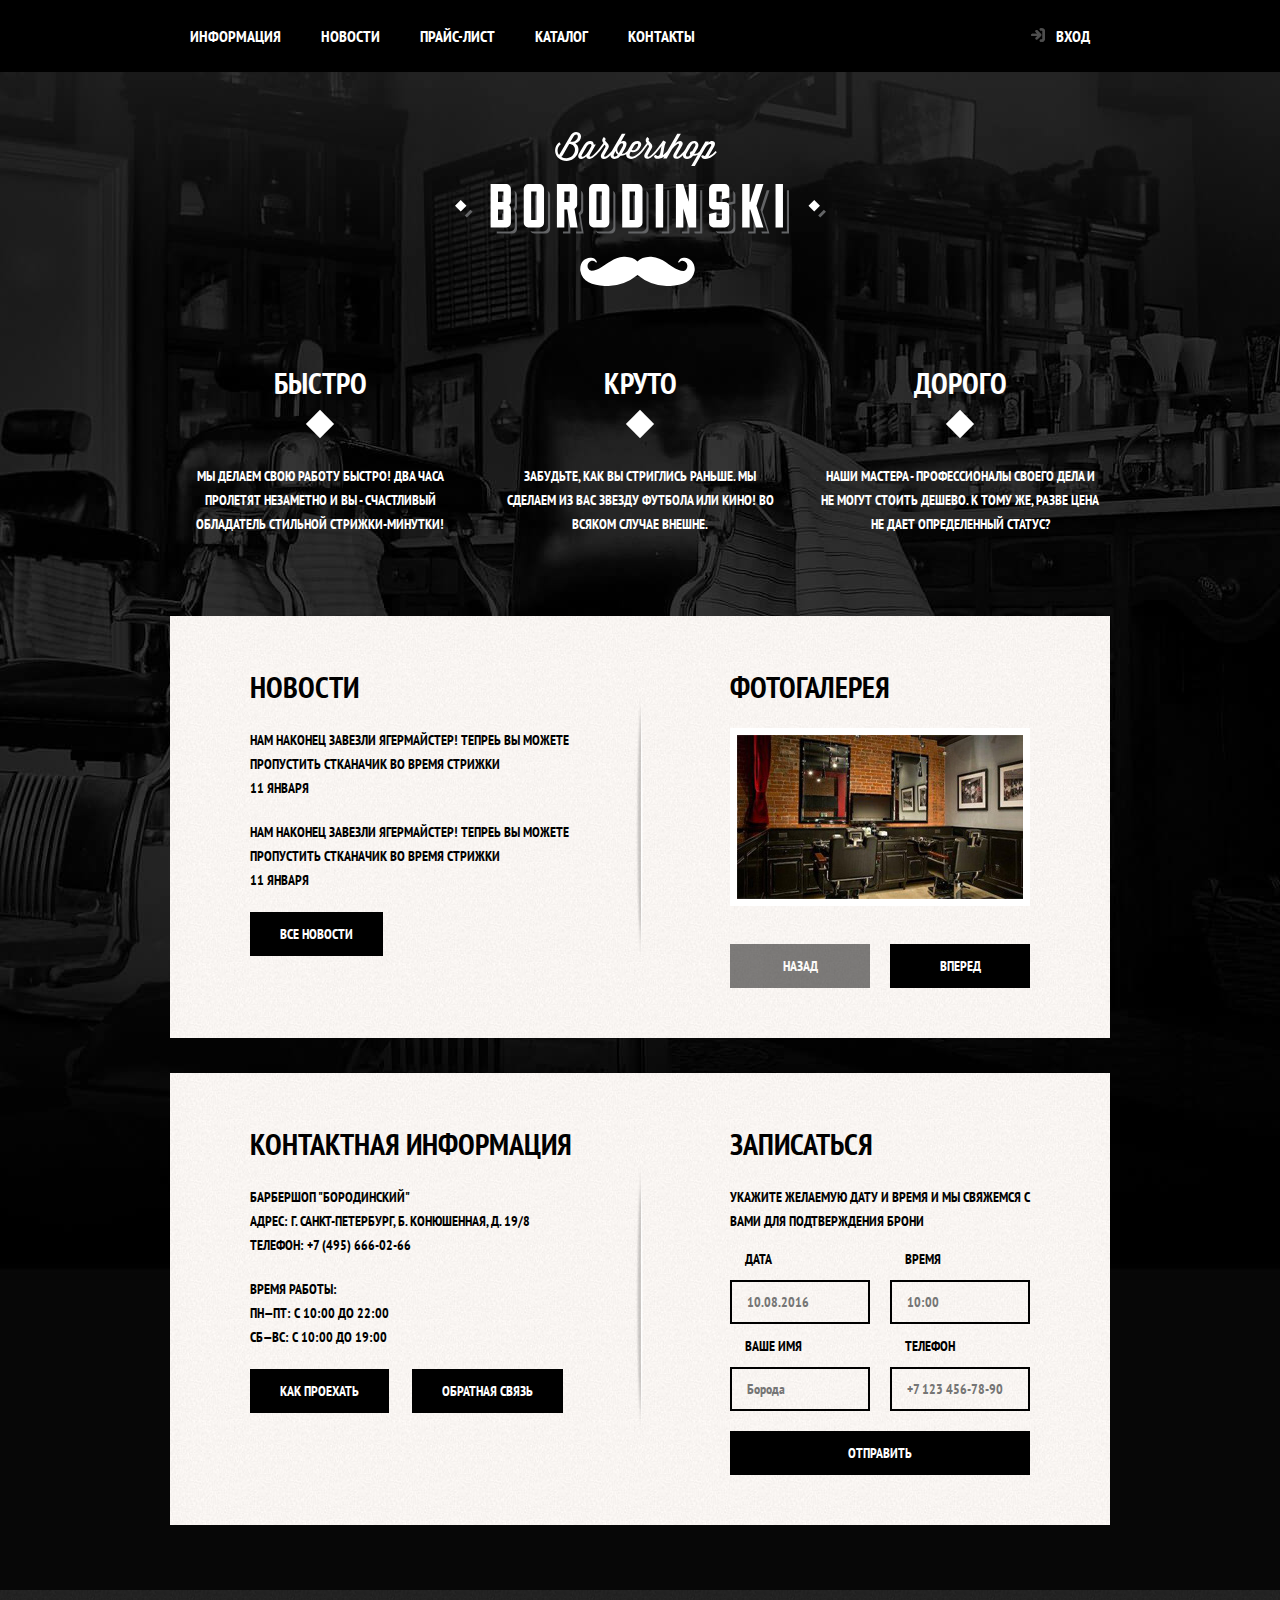
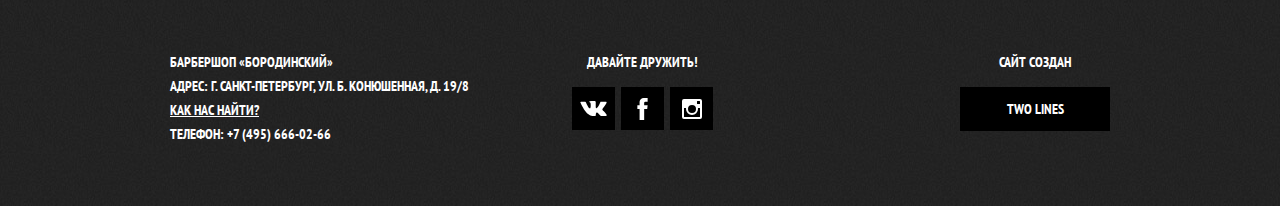
==== index.html @ e6046c34 "First commit" ====
<!DOCTYPE html>
<html lang="ru">
<head>
    <meta charset="UTF-8">
    <meta name="viewport" content="width=device-width, initial-scale=1.0">
    <meta http-equiv="X-UA-Compatible" content="ie=edge">
    <title>Барбершоп "Бородинский"</title>
    <link href="https://fonts.googleapis.com/css?family=PT+Sans+Narrow:400,700&display=swap" rel="stylesheet">
    <link rel="stylesheet" href="css/normalize.min.css">
    <link rel="stylesheet" href="css/style.css">
</head>
<body>
    <header class="main-header">
        <nav class="main-navigation">
        <a href="" class="main-header-logo">
            <img src="img/index-logo.svg" width="371" height="155" alt="Логотип барбершопа 'Бородинский'">
        </a>
            <div class="main-navigation-wrapper">
                <div class="container">
                    <ul class="site-navigation">
                        <li><a href="info.html">Информация</a></li>
                        <li><a href="news.html">Новости</a></li>
                        <li><a href="price.html">Прайс-лист</a></li>
                        <li><a href="catalog.html">Каталог</a></li>
                        <li><a href="contacts.html">Контакты</a></li>
                    </ul>
                    <ul class="user-navigation">
                        <li><a href="" class="login-link">Вход</a></li>
                    </ul>
                </div>

            </div>
        </nav>
    </header>
    <main class="container">
        <h1 class="visually-hidden">Барбершоп "Бородинский"</h1>
        <section class="features">
            <h2 class="visually-hidden">Преимущества</h2>
            <ul class="features-list">
                <li class="feature-item">
                    <h3>Быстро</h3>
                    <p>Мы делаем свою работу быстро! Два часа пролетят незаметно и вы - счастливый обладатель стильной стрижки-минутки!</p>
                </li>
                <li class="feature-item">
                    <h3>Круто</h3>
                    <p>Забудьте, как вы стриглись раньше. Мы сделаем из вас звезду футбола или кино!
                    Во всяком случае внешне.</p>
                </li>
                <li class="feature-item">
                    <h3>Дорого</h3>
                    <p>Наши мастера - профессионалы своего дела и не могут стоить дешево. К тому же, разве цена не дает определенный статус?</p>
                </li>
            </ul>
        </section>
        <div class="index-columns">
            <section class="news">
                <h2>Новости</h2>
                <ul class="news-list">
                    <li class="news-item"> 
                        <p>Нам наконец завезли Ягермайстер! Тепреь вы можете пропустить стканачик во время стрижки </p>
                        <time datetime="2016-01-11">11 января</time> 
                    </li>
                    <li class="news-item">
                        <p>Нам наконец завезли Ягермайстер! Тепреь вы можете пропустить стканачик во время стрижки </p>
                        <time datetime="2016-01-11">11 января</time> 
                    </li>
                </ul>
                <a class="button" href="news.html">Все новости</a>
            </section> 
            <section class="gallery">
                <h2>Фотогалерея</h2>
                <div class="gallery-container">
                    <figure class="gallery-content">
                        <a href="#"><img src="img/studio.jpg" alt="Интерьев" width="286" height="164"></a>
                    </figure>
                        <button class="button gallery-button gallery-button-back disabled" type="button">Назад</button>
                        <button class="button gallery-button gallery-button-next" type="button">Вперед</button>

                </div>


            </section>
        </div>
        <div class="index-columns">
            <section class="contacts">
                <h2>Контактная информация</h2>
                <p>
                    Барбершоп "Бородинский" <br>
                    АДРЕС: Г. САНКТ-ПЕТЕРБУРГ, Б. КОНЮШЕННАЯ, Д. 19/8 <br>
                    ТЕЛЕФОН: +7 (495) 666-02-66 
                </p>
                <p>
                    ВРЕМЯ РАБОТЫ: <br>
                    ПН—ПТ: С 10:00 ДО 22:00 <br>
                    СБ—ВС: С 10:00 ДО 19:00
                </p>
                <a href="" class="button">Как проехать</a>
                <a href="" class="button">Обратная связь</a>  
            </section>
            <section class="appointment">
                <h2>Записаться</h2>
                <p class="appointment-info">УКАЖИТЕ ЖЕЛАЕМУЮ ДАТУ И ВРЕМЯ И МЫ СВЯЖЕМСЯ С ВАМИ ДЛЯ ПОДТВЕРЖДЕНИЯ БРОНИ</p>
                <form action="#" class="appointment-form">
                    <p class="appointment-item">
                        <label for="appointment-date">Дата</label>
                        <input type="text" name="date" id="appointment-date" placeholder="10.08.2016">
                    </p>
                    <p class="appointment-item">
                        <label for="appointment-time">Время</label>
                        <input type="text" name="time" id="appointment-time" placeholder="10:00">
                    </p>
                    <p class="appointment-item">
                        <label for="appointment-name">Ваше имя</label>
                        <input type="text" name="name" id="appointment-name" placeholder="Борода">
                    </p>
                    <p class="appointment-item">
                        <label for="appointment-phone">Телефон</label>
                        <input type="tel" name="phone" id="appointment-phone" placeholder="+7 123 456-78-90">
                    </p>
                    <button type="submit" class="button">Отправить</button>
                </form>
            </section>
        </div>
       
    </main>
    <footer class="main-footer">
        <div class="container">
            <p class="footer-contacts">
                БАРБЕРШОП «БОРОДИНСКИЙ» <br>
                АДРЕС: Г. САНКТ-ПЕТЕРБУРГ, УЛ. Б. КОНЮШЕННАЯ, Д. 19/8 <br>
                <a href="">КАК НАС НАЙТИ?</a>  <br>
                ТЕЛЕФОН: +7 (495) 666-02-66 <br>
            </p>
            <div class="footer-social">
                <b>Давайте дружить!</b>
                <ul>
                    <li><a href="https://vk.com" class="social-button">
                        <svg xmlns="http://www.w3.org/2000/svg" width="27" height="15" viewBox="0 0 26.14 14.91"><path d="M26 13.47l-.09-.17a13.55 13.55 0 0 0-2.6-3q-.87-.83-1.1-1.12A1 1 0 0 1 22 8a10.27 10.27 0 0 1 1.22-1.78l.88-1.16q2.35-3.13 2-4L26 .94a.8.8 0 0 0-.4-.22 2.14 2.14 0 0 0-.87 0h-3.92a.51.51 0 0 0-.27 0h-.3a.6.6 0 0 0-.15.14.93.93 0 0 0-.14.24 22.22 22.22 0 0 1-1.46 3.06q-.5.84-.93 1.46a7 7 0 0 1-.71.91 4.94 4.94 0 0 1-.52.47q-.23.18-.35.15l-.23-.05a.9.9 0 0 1-.31-.33 1.49 1.49 0 0 1-.16-.53V1.6a3.14 3.14 0 0 0 0-.62 2.12 2.12 0 0 0-.14-.44.73.73 0 0 0-.28-.33 1.57 1.57 0 0 0-.46-.18A9 9 0 0 0 12.57 0a8.93 8.93 0 0 0-3.25.33 1.83 1.83 0 0 0-.52.41q-.25.3-.07.33a1.67 1.67 0 0 1 1.16.59l.08.16a2.6 2.6 0 0 1 .19.63 6.32 6.32 0 0 1 .12 1 10.59 10.59 0 0 1 0 1.7q-.07.71-.13 1.1a2.21 2.21 0 0 1-.18.64 2.69 2.69 0 0 1-.16.3l-.07.07a1 1 0 0 1-.37.07.86.86 0 0 1-.46-.19 3.27 3.27 0 0 1-.56-.52 7 7 0 0 1-.66-.93q-.37-.6-.76-1.42l-.22-.39q-.2-.38-.56-1.11t-.62-1.43A.9.9 0 0 0 5.2.9h-.07a.93.93 0 0 0-.22-.16A1.44 1.44 0 0 0 4.6.65L.87.68A1 1 0 0 0 .1.94L0 1a.44.44 0 0 0 0 .22 1.08 1.08 0 0 0 .08.37Q.9 3.53 1.86 5.31t1.66 2.87Q4.23 9.27 5 10.24t1 1.24l.37.41.34.33a8.06 8.06 0 0 0 1 .78 16.34 16.34 0 0 0 1.4.9 7.6 7.6 0 0 0 1.79.72 6.19 6.19 0 0 0 2 .22h1.57a1.08 1.08 0 0 0 .72-.3l.05-.07a.9.9 0 0 0 .1-.25 1.38 1.38 0 0 0 0-.37 4.48 4.48 0 0 1 .09-1.05 2.77 2.77 0 0 1 .23-.71 1.74 1.74 0 0 1 .29-.4 1.19 1.19 0 0 1 .23-.2h.11a.86.86 0 0 1 .77.21 4.52 4.52 0 0 1 .83.79q.39.47.93 1.05a6.41 6.41 0 0 0 1 .87l.27.16a3.31 3.31 0 0 0 .71.3 1.53 1.53 0 0 0 .76.07l3.48-.05a1.58 1.58 0 0 0 .8-.17.68.68 0 0 0 .34-.37 1.06 1.06 0 0 0 0-.46 1.71 1.71 0 0 0-.1-.36z" fill="#fff"/></svg>
                        <span class="visually-hidden">Вконтакте</span></a></li>
                    <li><a href="https://facebook.com" class="social-button">
                        <svg xmlns="http://www.w3.org/2000/svg" width="19" height="22" viewBox="0 0 10.15 21.74"><path d="M3.34 1.12A4.77 4.77 0 0 1 6.53 0h3.61v3.81H7.81a1.07 1.07 0 0 0-1.09.83v2.55h3.42c-.08 1.23-.24 2.45-.41 3.67h-3v10.87H2.21V10.86H0V7.21h2.19V3.66a3.83 3.83 0 0 1 1.15-2.54z" fill="#fff"/></svg>
                        <span class="visually-hidden">Фейсбук</span> </a></li>
                    <li><a href="https://instagram.com" class="social-button"><svg xmlns="http://www.w3.org/2000/svg" width="20" height="20" viewBox="0 0 20 20"><path d="M18 0H2a2 2 0 0 0-2 2v16a2 2 0 0 0 2 2h16a2 2 0 0 0 2-2V2a2 2 0 0 0-2-2zm-8 6a4 4 0 1 1-4 4 4 4 0 0 1 4-4zM2.5 18a.47.47 0 0 1-.5-.5V9h2.1a3.4 3.4 0 0 0-.1 1 6 6 0 1 0 12 0 3.4 3.4 0 0 0-.1-1H18v8.5a.47.47 0 0 1-.5.5zM18 4.5a.47.47 0 0 1-.5.5h-2a.47.47 0 0 1-.5-.5v-2a.47.47 0 0 1 .5-.5h2a.47.47 0 0 1 .5.5z" fill="#fff"/></svg>
                    <span class="visually-hidden">Инстаграм</span> </a></li>
                </ul>
            </div>
            <p class="footer-copyright">
                <b>Сайт создан</b>
                <a href="https://two-lines.ru/" class="button button-copyright">Two lines</a>
            </p>
        </div>

    </footer>
    <!-- <section class="modal modal-user">

        <h2>Личный кабинет</h2>
        <p>Введите пожайлуста свой логин и пароль</p>
        <form action="#" class="login-form">
            <p class="login-item">
                <label for="user-login" class="visually-hidden">Логин</label>
                <input class="login-icon-user" type="text" name="login" id="user-login" placeholder="Логин">
            </p>
            <p class="login-item">
                <label for="user-password" class="visually-hidden">Пароль</label>
                <input class="login-icon-password" type="password" name="password" id="user-password" placeholder="Пароль">
            </p>
            <p class="login-info"> 
                <label class="login-checkbox">
                <input type="checkbox" name="remember"  class="visually-hidden" checked>
                <span class="checkbox-indicator"></span>    
                Запомните меня
                </label>
                <a href="" class="restore">Я забыл пароль!</a>
            </p>
            <button type="submit" class="button">Войти</button>
        </form>
        <button class="modal-close" type="button">Закрыть</button>
    </section>
    <section class="modal modal-map">
        <h2 class="visually-hidden">Как до нас добраться</h2>
        <p>
            <img src="img/map.jpg" width="780" height="560" alt="Офис компании по адресу ул.">
        </p>

        <button class="modal-close" type="button">Закрыть</button>
    </section> -->

</body>
</html>
---- css/style.css ----
body {
    min-width: 960px;
    margin: 0;
    padding: 0;

    font-family: 'PT Sans Narrow', sans-serif;
    font-size: 14px;
    font-weight: 700;
    color: #ffffff;
    background-color: #000000;
    line-height: 24px;
    text-transform: uppercase;
    background-image: url("../img/index-bg.jpg");
    background-repeat: no-repeat;
    background-position: top center;
}
a {
    text-decoration: none;
}
img {
    max-width: 100%;
    height: auto;
}
*:focus {
    outline: none;
}
.visually-hidden {
    position: absolute;

    width: 1px;
    height: 1px;
    margin: -1px;
    border: 0;
    padding: 0;
  
    clip: rect(0 0 0 0);
    overflow: hidden;
}
.container {
    width: 940px;
    margin: 0 auto;
    padding: 0 10px;
}
.inner-page {
    color: #000000;

    background-color: #f6f3f0;
    background-image: url("../img/pattern-light.jpg");
    background-position: 0 0;
    background-repeat: repeat;
}


.button {
    display: inline-block;
    font: inherit;
    padding: 10px 30px;
    margin-right: 20px;
    text-align: center;
    color: #ffffff;
    vertical-align: middle;
    text-transform: uppercase;

    background-color: #000000;
    border: none;
}
.button.disabled,
.button:disabled {
    cursor: default;
    opacity: 0.5;
    background-color: #000000;
}
.button:hover,
.button:focus,
.button:active {
    background-color: #663d15;

}
.main-header {
    margin-bottom: 75px;
}
.main-navigation {
    display: flex;
    align-items: center;
    flex-direction: column;

    font-size: 16px;
    line-height: 20px;
    color: #ffffff;
    background-color: transparent;
   
 
}

.main-navigation-wrapper {
    width: 100%;
    margin-bottom: 60px;
    background-color: #000000;
}
.main-navigation-wrapper .container {
    display: flex;
    justify-content: space-between;
}
.main-header-logo {
    order: 1;
    width: 371px;
    height: 155px;
}
.site-navigation {
    display: flex;
    flex-wrap: wrap;
    width: 620px;
    margin: 0;
    margin-right: auto;
    padding: 0;
}

 .site-navigation,
 .user-navigation
 {
    list-style: none;
}
.site-navigation a,
.user-navigation a {
    display: block;
    padding: 26px 20px;
    color: #ffffff;
}
.site-navigation a:hover,
.site-navigation a:focus,
.user-navigation a:hover,
.user-navigation a:focus {
    background-color: #242424;
}
.user-navigation {
    
    margin: 0;
    padding: 0;
    max-width: 140px;
    
}
.user-navigation .login-link {
    position: relative;
    padding-left: 50px;
}

.user-navigation .login-link::before {
    content: "";
    position: absolute;
    left: 24px;
    top: 27px;
    width: 16px;
    height: 16px;
    background-image: url("../img/login.svg");
    background-repeat: no-repeat;
    background-position: 0 0;
    opacity: 0.3;
}
.user-navigation .login-link:hover::before,
.user-navigation .login-link:focus::before,
.user-navigation .login-link:active::before {
    opacity: 1;
}
.features {
    margin-bottom: 80px;
}
.features-list {
    display: flex;
    justify-content: space-between;
    padding: 0;
    margin: 0;
    list-style: none;
}
.feature-item {
    width: 300px;
    text-align: center;
}
.feature-item h3 {
    position: relative;
    margin: 0;
    margin-bottom: 60px;
    padding: 0;
    font-size: 30px;
    line-height: 42px;
}
.feature-item h3::after {
    content: "";
    position: absolute;
    left: 50%;
    bottom: -30px;
    width: 20px;
    height: 20px;
    margin-left: -10px;
    background-color: #fff;
    transform: rotate(45deg);
}
.feature-item p {
    margin: 0 10px;
    
}
.index-columns {
    display: flex;
    justify-content: space-between;
    margin-bottom: 35px;
    padding: 50px 80px;
    color: #000000;
    background-color: #d7d5d2;
    background-image: 
    url("../img/line.png"),
    url("../img/pattern-light.jpg");
    background-position: center, 0 0;
    background-repeat: no-repeat, repeat;
}
.news {
    width: 380px;

}
.gallery {
    width: 300px;
}
.news-list {
    margin: 0;
    padding: 0;
    list-style: none;
}
.news-item {
    margin-bottom: 20px;
    text-transform: uppercase;
}
.news-item p {
    margin: 0;
}
.index-columns h2 {
    margin: 0;
    margin-bottom: 20px;
    padding: 0;
    font-size: 30px;
    line-height: 42px;
}

.gallery-content {
    height: 164px;
    margin: 0;
    margin-bottom: 35px;
    background-color: #e5e5e5;
    border: 7px solid #ffffff;
}
.gallery-container {
    position: relative;
    height: 260px;
}
.gallery-button {
    position: absolute;
    bottom: 0;
    box-sizing: border-box;
    width: 140px;
    margin: 0;
}
.gallery-button-back {
    left: 0;
}
.gallery-button-next {
    right: 0;
}
.gallery-content img {
    width: 286px;
    height: 164px;
}
.contacts {
    width: 380px;

}
.contacts p {
    margin: 0;
    margin-bottom: 20px;
}
.appointment {
    width: 300px;
}
.appointment-item {
    margin: 0;
    margin-bottom: 10px;
    
}
.appointment-item label {
    display: block;
    margin-left: 15px;
    margin-bottom: 9px;
}
.appointment-form {
    display: flex;
    flex-wrap: wrap;
    justify-content: space-between;
}
.appointment-form input {
    box-sizing: border-box;
    width: 140px;
    padding-left: 15px;
    padding-right: 15px;
    padding-top: 8px;
    padding-bottom: 8px;
    font: inherit;

    background-color: transparent;
    border: 2px solid #000000;

}
.appointment-form .button {
    display: block;
    width: 100%;
    margin-right: 0;
    margin-top: 10px;
}
.appointment-form input:focus {
    border-color: #663d15;
}

.main-footer {
    margin-top: 65px;
    padding: 60px 0;
    color: #ffffff;
    background-color: #232323;
    background-image: url("../img/pattern-dark.jpg");
    background-position: 0 0;
    background-repeat: repeat;
}
.main-footer .container {
    display: flex;
    
}

.footer-contacts {
    width: 320px;
    margin: 0;
    margin-right: 80px;
}
.footer-contacts a {
    width: 320px;
    color: #ffffff;
    text-decoration: underline;
}
.footer-contacts a:hover,
.footer-contacts a:focus {
    text-decoration: none;
}
.footer-social {
    width: 145px;
    text-align: center;
}
.footer-social ul {
    display: flex;
    flex-wrap: wrap;
    justify-content: space-between;
    width: 141px;
    margin: 0;
    margin: 0 auto;
    padding: 0;
    list-style: none;
}
.footer-social b,
.footer-copyright b {
    display: block;
    margin-bottom: 13px;
}
.social-button {
    display: flex;
    align-items: center;
    justify-content: center;
    width: 43px;
    height: 43px;
    background-color: #000000;
    color: #ffffff;
}
.social-button:hover,
.social-button:focus {
    background-color: #ffffff;
}
.social-button:hover path,
.social-button:focus path {
    fill: #000000;
}
.footer-copyright {
    width: 150px;
    margin: 0;
    margin-left: auto;
    text-align: center;
}
.button-copyright {
    display: block;
    margin-right: 0;
    
}
.button-copyright:hover,
.button-copyright:focus {
    color: #000000;
    background-color: #fff;
}
.modal {
    color: #000000;

    background-color: #f8f5f2;
    background-image: url("../img/pattern-light.jpg");
    background-repeat: repeat;
    background-position: 0 0;
}
.modal h2 {
    font-size: 30px;
    line-height: 42px;
}
.login-form input[type="text"],
.login-form input[type="password"] {
    font: inherit;
    color: #000000;
    text-transform: uppercase;

    background-color: #f9f6f3;
    border: 2px solid #000000;

}
.login-form input:focus {
    border-color: #663d15;
}
.login-form .restore {
    color: #000000;
    text-decoration: underline;

}
.login-form .restore:hover,
.login-form .restore:focus {
    
    text-decoration: none;
}
.login-checkbox:hover,
.login-checkbox:focus {
    color: #663d15;

}
.inner-page .main-header-logo {
    order: 0;
    width: 111px;
    height: 24px;
    padding: 23px 20px;
}
.page-title {
    margin: 0;
    padding: 0;
    margin-bottom: 15px;
    font-size: 30px;
    line-height: 42px;

}
.breadcrumbs {
    display: flex;
    flex-wrap: wrap;
    justify-content: flex-start;
    margin: 0;
    padding: 0;
    margin-bottom: 50px;
    list-style: none;
}
.breadcrumbs li {
    position: relative;
    margin-right: 40px;
}
.breadcrumbs li:after {
    content: "";
    position: absolute;
    top: 8px;
    right: -24px;
    width: 7px;
    height: 7px;
    background-color: #000000;
    transform: rotate(45deg);
}
.breadcrumbs li:last-child {
    margin-right: 0;
}
.breadcrumbs li:last-child::after {
    display: none;
}
.breadcrumbs a {
    color: #000000;
    

}
.breadcrumbs a:hover,
.breadcrumbs a:focus {
    text-decoration: underline;
}
.breadcrumbs-current {
    color: #aba9a7;
}
.filter-group {
    margin: 0;
    margin-bottom: 50px;
    padding: 0;
    border: none;
}
.filter-group-title {
    margin-bottom: 30px;
    font-size: 24px;
    line-height: 30px;

}
.filter-option-list {
    margin: 0;
    padding: 0;
    list-style: none;
    line-height: 18px;
}
.filter-option {
    margin-bottom: 19px;
    padding-left: 45px;
}
.filter-option:last-child {
    margin-bottom: 0;
}
.filter-option label {
    display: block;
    position: relative;
    cursor: pointer;
    user-select: none;
}
.filter-input-checkbox + label:before {
    content: "";
    position: absolute;
    left: -45px;
    top: 0;
    width: 16px;
    height: 16px;
    border: 2px solid #000000;
    background-image: none;
}
.filter-input-checkbox:checked + label:before {
    background-image: url("../img/cross.svg");
    background-repeat: no-repeat;
    background-position: center center;
}
.filter-input-radio + label:before {
    content: "";
    position: absolute;
    left: -45px;
    top: 0;
    width: 16px;
    height: 16px;
    border: 2px solid #000000;
    border-radius: 50%;
}
.filter-input-radio:checked + label:after {
    content: "";
    position: absolute;
    left: -39px;
    top: 6px;
    width: 8px;
    height: 8px;
    background-color: #000000;
    
    border-radius: 50%;
}
.filter-input:hover + label,
.filter-input:focus + label
 {
    color: #663d15;
}
.filter-input:disabled + label {
    color: #000000;
    opacity: 0.5;
}
   
.catalog-item {

    width: 220px;
    margin-right: 20px;
    margin-bottom: 20px;
    background-color: #fff;
    box-shadow: 0 0 15px rgba(0,0,0, 0.15);
}
.catalog-item:hover {
    box-shadow: 5px 5px 25px rgba(0, 0, 0, 0.3);
}
.catalog-item a{
    display: flex;
    flex-direction: column;
    color: #000000;

}
.catalog-item h3 {
    order: 1;
    font-size: 14px;
    line-height: 18px;
}
.catalog-category {
    display: block;
    text-transform: none;
}
.catalog-item-image {
    width: 220px;
    height: 165px;
    margin: 0;
}
.catalog-item-price b,
.product-price b{
    font-size: 14px;
    line-height: 20px;
    text-align: center;
    background-color: #e5e5e5;
}
.catalog-item-price {
    display: flex;
    margin: 15px;
}
.catalog-item-price b {
    width: 112px;
    padding: 13px 25px 11px;
    margin-right: 0;
}
.catalog-item-price .button {
    width: 50px;
    padding: 13px 18px 11px;
    margin-right: 0;
    line-height: 20px;
    color: #ffffff;

}
.catalog-item h3 {
    margin: 12px 16px;
}
.pagination-list {
    display: flex;
    flex-wrap: wrap;
    margin: 0;
    padding: 0;
    list-style: none;
}
.pagination-item {
    margin-right: 7px;
}
.pagination-item a {
    display: block;
    
    padding: 10px 19px;
    color: #ffffff;
    
    background-color: #000000;
    vertical-align: middle;
    text-align: center;
}
.pagination-item:not(.pagination-item-current) a:hover,
.pagination-item:not(.pagination-item-current) a:focus,
.pagination-item:not(.pagination-item-current) a:active {
    background-color: #663d15;
}
.pagination-item-current a {
    color: #000000;
    background-color: #ffffff;
}
.product-photos {
    width: 460px;
    
}
.product-info {
    width: 390px;
    font-size: 14px;
    line-height: 24px;
}
.product-photo-preview {
    list-style: none;
}
.product-photo-full {

}
.product-text {
    
}
.product-photo-preview {
    width: 140px;
}
.product-photo-full,
.product-photo-preview li {
    box-shadow: 0 0 15px rgba(0, 0, 0, 0.2);
}
.product-article {
    text-align: right;
    color: #aba9a7;
}
.product-composition h3 {
    font-size: 24px;
    line-height: 30px;
}
.product-composition ul {
    list-style: none;
}
.inner-page .main-header {
    background-color: #000000;
    margin-bottom: 55px;
}
.inner-page .main-navigation {
    flex-direction: row;
    justify-content: flex-start;
}

.inner-columns {
    display: flex;
    justify-content: space-between;
    

}
.catalog {
    width: 700px;
}
.catalog-list {
    display: flex;
    flex-wrap: wrap;
    margin: 0;
    padding: 0;
    margin-bottom: 45px;
    list-style: none;
}

.filters {
    width: 190px;
}
.catalog-item {

}
.catalog-item:nth-child(3n) {
    margin-right: 0;
}
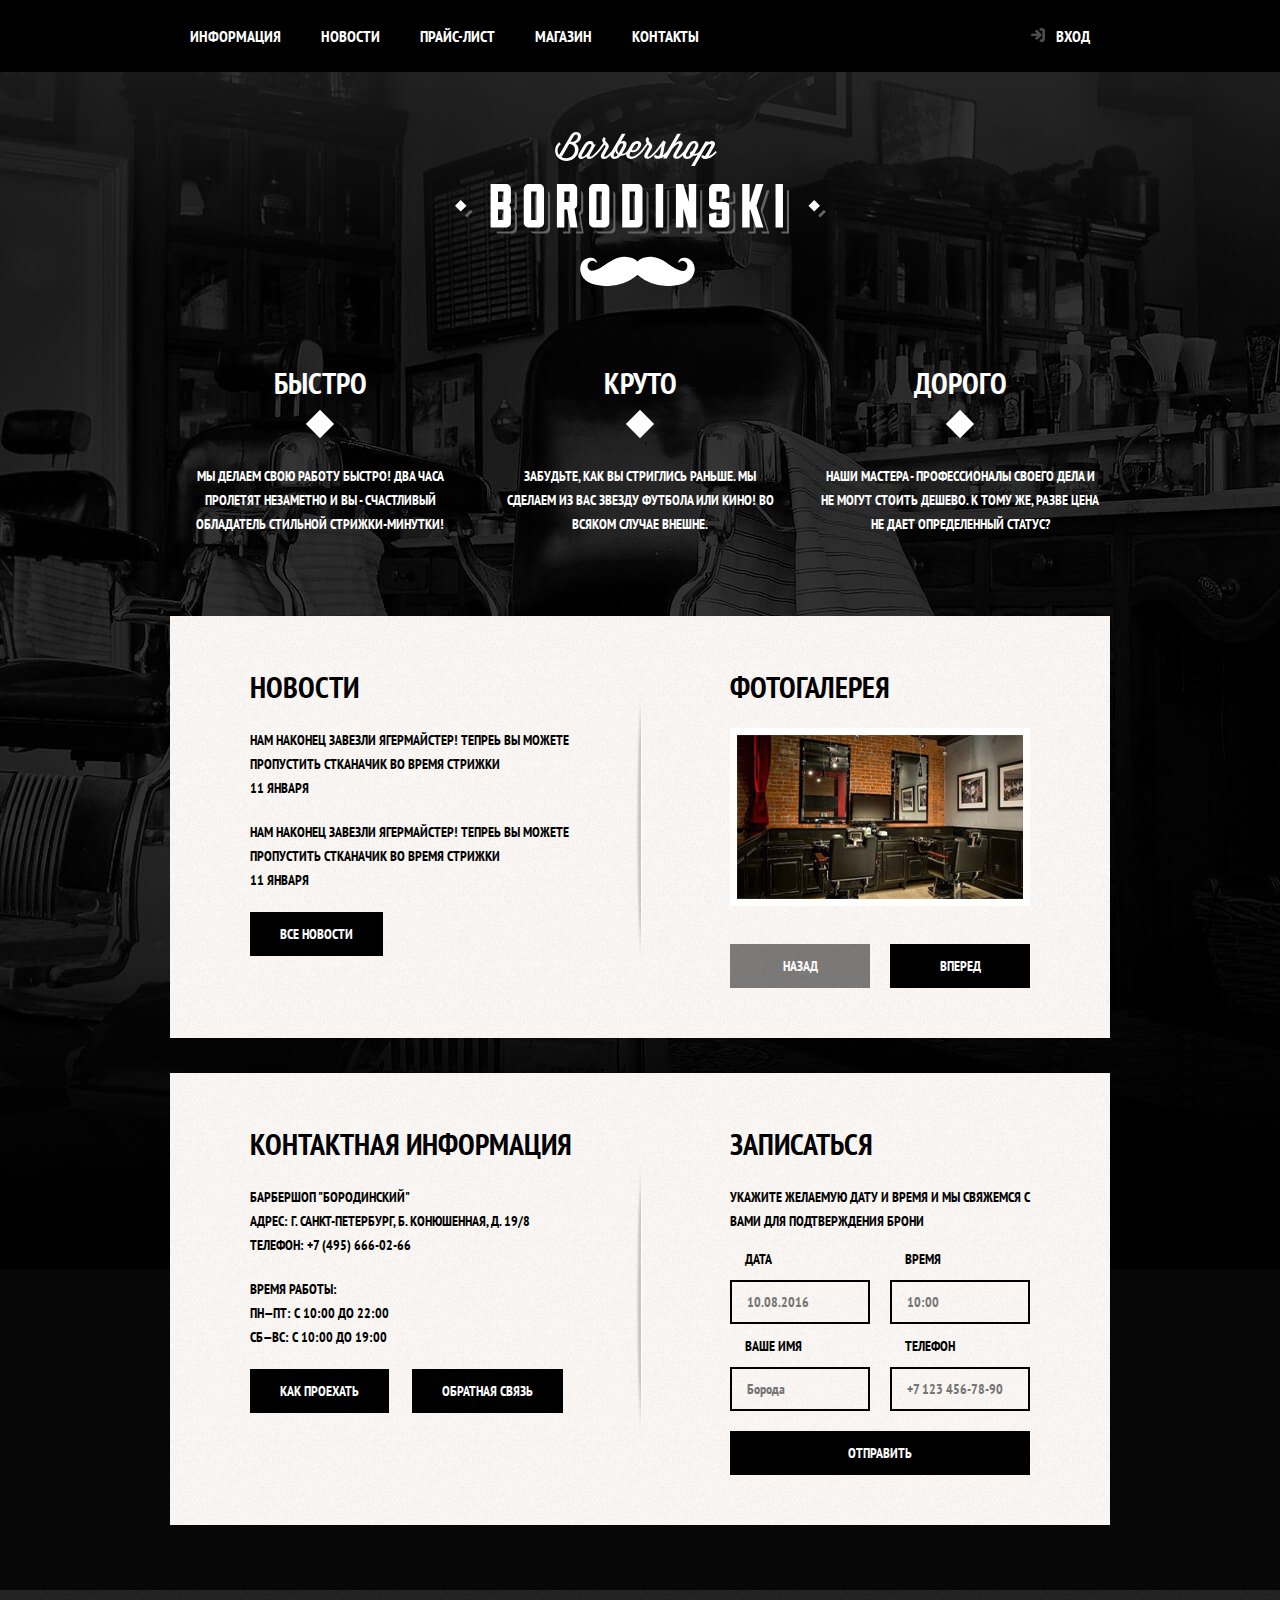
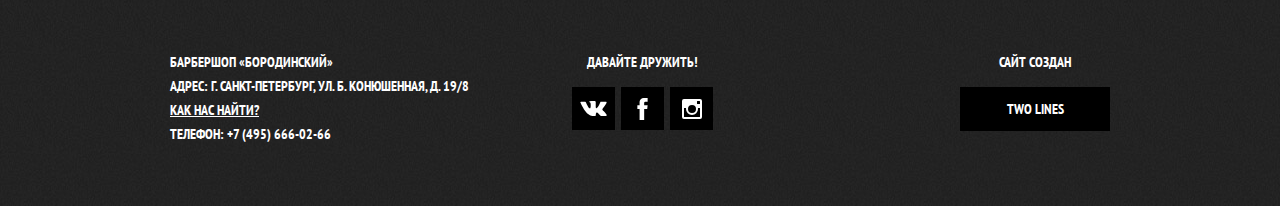
==== commit 2e678136: "Added some fixes" ====
--- a/index.html
+++ b/index.html
@@ -15,14 +15,15 @@
         <a href="" class="main-header-logo">
             <img src="img/index-logo.svg" width="371" height="155" alt="Логотип барбершопа 'Бородинский'">
         </a>
+        
             <div class="main-navigation-wrapper">
                 <div class="container">
                     <ul class="site-navigation">
-                        <li><a href="info.html">Информация</a></li>
-                        <li><a href="news.html">Новости</a></li>
+                        <li><a href="#info">Информация</a></li>
+                        <li><a href="#news">Новости</a></li>
                         <li><a href="price.html">Прайс-лист</a></li>
-                        <li><a href="catalog.html">Каталог</a></li>
-                        <li><a href="contacts.html">Контакты</a></li>
+                        <li><a href="catalog.html">Магазин</a></li>
+                        <li><a href="#contacts">Контакты</a></li>
                     </ul>
                     <ul class="user-navigation">
                         <li><a href="" class="login-link">Вход</a></li>
@@ -36,7 +37,7 @@
         <h1 class="visually-hidden">Барбершоп "Бородинский"</h1>
         <section class="features">
             <h2 class="visually-hidden">Преимущества</h2>
-            <ul class="features-list">
+            <ul class="features-list" id="info">
                 <li class="feature-item">
                     <h3>Быстро</h3>
                     <p>Мы делаем свою работу быстро! Два часа пролетят незаметно и вы - счастливый обладатель стильной стрижки-минутки!</p>
@@ -53,7 +54,7 @@
             </ul>
         </section>
         <div class="index-columns">
-            <section class="news">
+            <section class="news" id="news">
                 <h2>Новости</h2>
                 <ul class="news-list">
                     <li class="news-item"> 
@@ -82,7 +83,7 @@
             </section>
         </div>
         <div class="index-columns">
-            <section class="contacts">
+            <section class="contacts" id="contacts">
                 <h2>Контактная информация</h2>
                 <p>
                     Барбершоп "Бородинский" <br>
@@ -94,7 +95,7 @@
                     ПН—ПТ: С 10:00 ДО 22:00 <br>
                     СБ—ВС: С 10:00 ДО 19:00
                 </p>
-                <a href="" class="button">Как проехать</a>
+                <a href="#" class="button button-map">Как проехать</a>
                 <a href="" class="button">Обратная связь</a>  
             </section>
             <section class="appointment">
@@ -151,11 +152,11 @@
         </div>
 
     </footer>
-    <!-- <section class="modal modal-user">
+    <section class="modal modal-login">
 
         <h2>Личный кабинет</h2>
-        <p>Введите пожайлуста свой логин и пароль</p>
-        <form action="#" class="login-form">
+        <p class="modal-description">Введите пожайлуста свой логин и пароль</p>
+        <form action="https://htmlacademy.ru/echo" class="login-form">
             <p class="login-item">
                 <label for="user-login" class="visually-hidden">Логин</label>
                 <input class="login-icon-user" type="text" name="login" id="user-login" placeholder="Логин">
@@ -166,7 +167,7 @@
             </p>
             <p class="login-info"> 
                 <label class="login-checkbox">
-                <input type="checkbox" name="remember"  class="visually-hidden" checked>
+                <input type="checkbox" name="remember"  class="visually-hidden" >
                 <span class="checkbox-indicator"></span>    
                 Запомните меня
                 </label>
@@ -174,8 +175,11 @@
             </p>
             <button type="submit" class="button">Войти</button>
         </form>
-        <button class="modal-close" type="button">Закрыть</button>
+        <button class="modal-close" type="button"><span class="visually-hidden">Закрыть</span> </button>
     </section>
+    <div class="modal-overlay">
+        
+    </div>
     <section class="modal modal-map">
         <h2 class="visually-hidden">Как до нас добраться</h2>
         <p>
@@ -183,7 +187,7 @@
         </p>
 
         <button class="modal-close" type="button">Закрыть</button>
-    </section> -->
-
+    </section>
+<script src="scripts/scripts.js"></script>
 </body>
 </html>--- a/css/style.css
+++ b/css/style.css
@@ -1,3 +1,36 @@
+@keyframes fadein {
+    0% {
+        opacity: 0;
+    }
+    100% {
+        opacity: 1;
+    }
+}
+@keyframes bounce {
+    0% {
+        transform: translateY(-3000px);
+    }
+    70% {
+        transform: translateY(30px);
+    }
+    90% {
+        transform: translateY(-10px);
+    }
+    100% {
+        transform: translateY(0px);
+    }
+}
+@keyframes shake {
+    0%, 100% {
+        transform: translateX(0);
+    }
+    10%, 30%, 50%, 70%, 90% {
+        transform: translateX(-10px);
+    }
+    20%, 40%, 60%, 80% {
+        transform: translateX(10px);
+    }
+}
 body {
     min-width: 960px;
     margin: 0;
@@ -21,9 +54,7 @@
     max-width: 100%;
     height: auto;
 }
-*:focus {
-    outline: none;
-}
+
 .visually-hidden {
     position: absolute;
 
@@ -385,6 +416,7 @@
     margin-left: auto;
     text-align: center;
 }
+
 .button-copyright {
     display: block;
     margin-right: 0;
@@ -396,26 +428,120 @@
     background-color: #fff;
 }
 .modal {
+    display: none;
+    position: fixed;
     color: #000000;
-
     background-color: #f8f5f2;
     background-image: url("../img/pattern-light.jpg");
     background-repeat: repeat;
     background-position: 0 0;
-}
-.modal h2 {
+    z-index: 2;
+}
+
+.modal-login {
+
+    top: 120px;
+    left: 50%;
+    margin-left: -230px;
+    width: 300px;
+    padding: 50px 80px;
+
+}
+
+.modal-login h2 {
+    margin: 0;
+    margin-bottom: 20px;
     font-size: 30px;
-    line-height: 42px;
+    line-height: 36px;
+}
+
+.modal-description {
+    margin: 0;
+    margin-bottom: 15px;
+    font-size: 14px;
+    line-height: 17px;
+}
+
+.login-form p {
+    margin: 0;
+    margin-bottom: 10px;
 }
 .login-form input[type="text"],
 .login-form input[type="password"] {
+    box-sizing: border-box;
+    width: 300px;
+    padding: 10px 15px;
+    padding-right: 45px;
     font: inherit;
     color: #000000;
     text-transform: uppercase;
-
     background-color: #f9f6f3;
     border: 2px solid #000000;
 
+}
+.modal-close {
+    position: absolute;
+    top: 10px;
+    font-size: 0;
+    right: -34px;
+    width: 22px;
+    height: 22px;
+    background-color: transparent;
+    border: 0;
+    cursor: pointer;
+}
+.modal-close::before,
+.modal-close::after {
+    content: "";
+    position: absolute;
+    left: 2px;
+    top: 10px;
+    cursor: pointer;
+    width: 19px;
+    height: 3px;
+    background-color: #d0d0d0;
+}
+.modal-close::before {
+    transform: rotate(45deg);
+}
+.modal-close::after {
+    transform: rotate(-45deg);
+}
+.modal-overlay {
+    display: none;
+    position: fixed;
+    top:0;
+    left: 0;
+    width: 100%;
+    height: 100%;
+    background-color: rgba(0, 0, 0, 0.5);
+    z-index: 1;
+
+}
+.modal-show {
+    display: block;
+    animation-name: bounce;
+    animation-duration: 1s;
+}
+
+.modal-overlay-show {
+    display: block;
+    animation-name: fadein;
+    animation-duration: 1s;
+}
+.modal-close:hover::before,
+.modal-close:hover::after {
+    background-color: #aeaeae;
+}
+.modal-error {
+    animation-name: shake;
+    animation-delay: 0.6s;
+}
+.modal-map {
+    width: 780px;
+    top: 120px;
+    left: 50%;
+    margin-left: -390px;
 }
 .login-form input:focus {
     border-color: #663d15;
@@ -435,6 +561,65 @@
     color: #663d15;
 
 }
+.login-icon-user {
+    background-image: url("../img/user.svg");
+    background-repeat: no-repeat;
+    background-position: 270px center;
+}
+.login-icon-password {
+    background-image: url("../img/lock.svg");
+    background-repeat: no-repeat;
+    background-position: 270px center;
+}
+.login-info {
+    display: flex;
+    flex-wrap: wrap;
+    justify-content: space-between;
+    margin: 15px 0;
+    
+}
+.login-checkbox {
+    position: relative;
+    padding-left: 30px;
+    cursor: pointer;
+}
+.login-info input[type="checkbox"] + .checkbox-indicator {
+    position: absolute;
+    left: 0;
+    top: 0;
+    width: 16px;
+    height: 16px;
+    border: 2px solid #000000;
+}
+
+.login-checkbox input[type="checkbox"]:checked + .checkbox-indicator::before,
+.login-checkbox input[type="checkbox"]:checked + .checkbox-indicator::after {
+    content: "";
+    position: absolute;
+    top: 7px;
+    left: 1px;
+    width: 14px;
+    height: 2px;
+    background-color: #000000;
+
+}
+.login-checkbox input[type="checkbox"]:checked + .checkbox-indicator::before {
+    transform: rotate(-45deg);
+}
+.login-checkbox input[type="checkbox"]:checked + .checkbox-indicator::after {
+    transform: rotate(45deg);
+}
+.login-info input[type="checkbox"]:focus + .checkbox-indicator {
+    border-color: #663d15;
+    outline: thin dotted;
+    outline: 5px auto -webkit-focus-ring-color;
+
+}
+.login-form .button {
+    width: 100%;
+    margin-right: 0;
+}
+
 .inner-page .main-header-logo {
     order: 0;
     width: 111px;
@@ -573,10 +758,10 @@
     margin-right: 20px;
     margin-bottom: 20px;
     background-color: #fff;
-    box-shadow: 0 0 15px rgba(0,0,0, 0.15);
+    box-shadow: 0 0 5px 0 rgba(0, 0, 0, 0.2);
 }
 .catalog-item:hover {
-    box-shadow: 5px 5px 25px rgba(0, 0, 0, 0.3);
+    box-shadow: 0 0 15px 0 rgba(0, 0, 0, 0.2);
 }
 .catalog-item a{
     display: flex;
@@ -614,6 +799,41 @@
     padding: 13px 25px 11px;
     margin-right: 0;
 }
+.product-price {
+    display: flex;
+    margin-bottom: 60px;
+}
+.product-price b {
+    width: 110px;
+    box-sizing: border-box;
+    padding: 12px 35px;
+    line-height: 20px;
+    text-align: center;
+}
+.product-composition h3 {
+    margin: 0;
+    margin-bottom: 27px;
+    padding: 0;
+}
+.product-composition ul {
+    margin: 0;
+    padding: 0;
+
+}
+.product-composition ul li {
+    position: relative;
+    margin-left: 20px;
+}
+.product-composition ul li::before {
+    content: "";
+    position: absolute;
+    width: 7px;
+    height: 7px;
+    left: -20px;
+    top: 7px;
+    transform: rotate(45deg);
+    background-color: #000000;
+}
 .catalog-item-price .button {
     width: 50px;
     padding: 13px 18px 11px;
@@ -662,24 +882,60 @@
     width: 390px;
     font-size: 14px;
     line-height: 24px;
+    
 }
 .product-photo-preview {
     list-style: none;
 }
+
 .product-photo-full {
-
+    width: 460px;
+    height: 498px;
+    margin: 0;
+    margin-bottom: 20px;
 }
 .product-text {
-    
+    margin: 0;
+    margin-bottom: 35px;
 }
 .product-photo-preview {
+    display: flex;
+    margin: 0;
+    padding: 0;
+
+}
+
+.product-available {
+    margin: 0;
+}
+
+.product-photo-preview li {
     width: 140px;
+    height: 149px;
+    margin-right: 20px;
+    cursor: pointer;
+}
+.product-photo-preview li:last-child {
+    margin-right: 0;
+    
 }
 .product-photo-full,
 .product-photo-preview li {
     box-shadow: 0 0 15px rgba(0, 0, 0, 0.2);
 }
+
+.product-description {
+    display: flex;
+    justify-content: space-between;
+}
+.product-description p {
+    width: 200px;
+    margin-bottom: 26px;
+}
 .product-article {
+    margin: 0;
+    margin-right: 10px;
+    padding: 0;
     text-align: right;
     color: #aba9a7;
 }
@@ -702,8 +958,27 @@
 .inner-columns {
     display: flex;
     justify-content: space-between;
-    
-
+    flex-wrap: wrap;
+
+}
+.site-navigation-current {
+    position: relative;
+    background-color: #141414;
+}
+.site-navigation-current::after {
+    content: "";
+    position: absolute;
+    bottom: 0;
+    left: 20px;
+    right: 20px;
+    height: 5px;
+    background-color: #fff;
+}
+.site-navigation-current a:not([href]):hover {
+    background-color: #141414;
+}
+.site-navigation-current a[href] {
+    text-decoration: underline;
 }
 .catalog {
     width: 700px;
@@ -726,3 +1001,109 @@
 .catalog-item:nth-child(3n) {
     margin-right: 0;
 }
+.inner-content {
+    margin-bottom: 75px;
+}
+.inner-content h2 {
+    margin-top: 60px;
+    margin-bottom: 30px;
+    font-size: 24px;
+    line-height: 30px;
+
+}
+.inner-content h3 {
+    margin-top: 60px;
+    margin-bottom: 30px;
+    font-size: 20px;
+    line-height: 24px;
+}
+.inner-content p {
+    margin: 14px 0;
+}
+.inner-content h2 + h3 {
+    margin-top: 30px;
+}
+.inner-content table {
+    border-collapse: collapse;
+}
+.inner-content td {
+    padding: 10px 15px;
+    border: 2px solid #000000;
+}
+.inner-content .big-header {
+    display: flex;
+    flex-wrap: wrap;
+    align-items: center;
+    margin-top: 55px;
+    margin-bottom: 65px;
+    font-size: 48px;
+    line-height: 48px;
+    text-align: center;
+}
+.inner-content .big-header::before,
+.inner-content .big-header::after {
+    content: "";
+    flex-grow: 1;
+    flex-shrink: 0;
+    width: 50px;
+    height: 2px;
+    background-color: #000000;
+}
+.inner-content .big-header::before {
+    margin-right: 25px;
+}
+.inner-content .big-header::after {
+    margin-left: 25px;
+}
+.inner-content .inner-columns {
+    margin-bottom: 50px;
+}
+.inner-content .inner-columns > h2:first-child {
+    width: 460px;
+    margin-top: 0;
+    margin-right: 460px;
+}
+.inner-column-left,
+.inner-column-right {
+    width: 460px;
+}
+.inner-column-left *:first-child,
+.inner-column-right *:first-child {
+    margin-top: 0;
+}
+.inner-column-left *:last-child,
+.inner-column-right *:last-child {
+    margin-bottom: 0;
+}
+.custom-list-1 {
+    margin: 14px 0;
+    padding: 0;
+    list-style: none;
+}
+.custom-list-1 li {
+    position: relative;
+    margin-bottom: 15px;
+    padding-left: 20px;
+}
+.custom-list-1 li::before {
+    content: "";
+    position: absolute;
+    top: 8px;
+    left: 0px;
+    width: 8px;
+    height: 8px;
+    background-color: #000000;
+    transform: rotate(45deg);
+}
+.short-text {
+    padding-right: 80px;
+}
+.custom-table-1 {
+    width: 100%;
+}
+.custom-table-1 td {
+    width: 50%;
+}
+.custom-table-1 td:last-child {
+    text-align: center;
+}